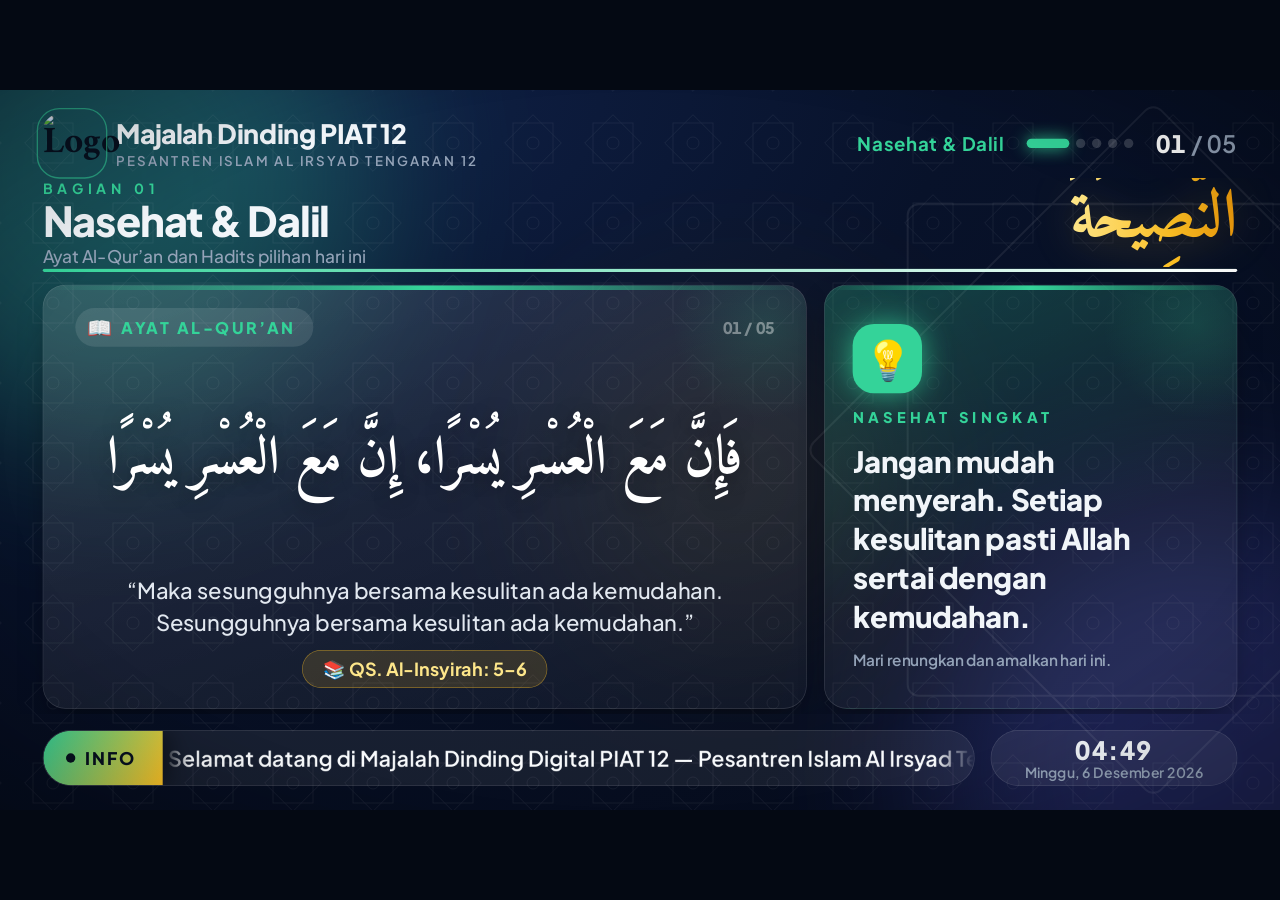
==== index.html @ 3abc9005 "change directory name" ====
<!doctype html>
<html lang="id">
  <head>
    <meta charset="UTF-8" />
    <meta name="viewport" content="width=device-width, initial-scale=1" />
    <title>Majalah Dinding PIAT 12</title>
    <link rel="preconnect" href="https://fonts.googleapis.com" />
    <link rel="preconnect" href="https://fonts.gstatic.com" crossorigin />
    <link
      href="https://fonts.googleapis.com/css2?family=Amiri:wght@400;700&family=Plus+Jakarta+Sans:wght@400;500;600;700;800&display=swap"
      rel="stylesheet"
    />
    <style>
      :root {
        --accent: #2dd4bf;
        --gold: #fbbf24;
        --ink: #f1f5f9;
        --mut: #94a3b8;
      }
      * {
        box-sizing: border-box;
        margin: 0;
        padding: 0;
      }
      html,
      body {
        width: 100%;
        height: 100%;
        overflow: hidden;
        background: #040913;
        cursor: none;
      }
      body {
        font-family: "Plus Jakarta Sans", "Segoe UI", system-ui, sans-serif;
        color: var(--ink);
      }

      /* ===== PANGGUNG 1920x1080 (otomatis diskalakan ke ukuran layar) ===== */
      #stage {
        position: absolute;
        left: 50%;
        top: 50%;
        width: 1920px;
        height: 1080px;
        transform: translate(-50%, -50%) scale(1);
        transform-origin: center center;
        overflow: hidden;
        background: radial-gradient(
          120% 120% at 20% 0%,
          #10224a 0%,
          #08122a 45%,
          #050b1b 100%
        );
      }

      /* ===== LATAR ===== */
      .pattern {
        position: absolute;
        inset: -100px;
        opacity: 0.07;
        background-image: url("data:image/svg+xml,%3Csvg xmlns='http://www.w3.org/2000/svg' width='120' height='120' viewBox='0 0 120 120'%3E%3Cg fill='none' stroke='white' stroke-width='1.2'%3E%3Crect x='30' y='30' width='60' height='60'/%3E%3Crect x='30' y='30' width='60' height='60' transform='rotate(45 60 60)'/%3E%3Ccircle cx='60' cy='60' r='9'/%3E%3C/g%3E%3C/svg%3E");
        animation: patternMove 60s linear infinite;
      }
      @keyframes patternMove {
        to {
          transform: translate(120px, 120px);
        }
      }
      .blob {
        position: absolute;
        width: 780px;
        height: 780px;
        border-radius: 50%;
        filter: blur(130px);
        opacity: 0.28;
        background-color: var(--accent);
        transition: background-color 1.8s ease;
      }
      .b1 {
        left: -220px;
        top: -260px;
        animation: drift1 24s ease-in-out infinite alternate;
      }
      .b2 {
        right: -260px;
        bottom: -320px;
        background: #6366f1;
        opacity: 0.25;
        animation: drift2 30s ease-in-out infinite alternate;
      }
      .b3 {
        left: 44%;
        top: 30%;
        width: 520px;
        height: 520px;
        background: #fbbf24;
        opacity: 0.07;
        animation: drift1 34s ease-in-out infinite alternate-reverse;
      }
      @keyframes drift1 {
        to {
          transform: translate(220px, 160px) scale(1.2);
        }
      }
      @keyframes drift2 {
        to {
          transform: translate(-240px, -140px) scale(1.15);
        }
      }
      .orn {
        position: absolute;
        right: -260px;
        top: 90px;
        width: 900px;
        height: 900px;
        opacity: 0.07;
        animation: spin 140s linear infinite;
      }
      .orn::before,
      .orn::after {
        content: "";
        position: absolute;
        inset: 80px;
        border: 3px solid #fff;
        border-radius: 18px;
      }
      .orn::after {
        transform: rotate(45deg);
      }
      @keyframes spin {
        to {
          transform: rotate(360deg);
        }
      }
      .floaters {
        position: absolute;
        inset: 0;
        pointer-events: none;
      }
      .floaters span {
        position: absolute;
        bottom: -200px;
        font-family: "Amiri", "Noto Naskh Arabic", serif;
        color: #fff;
        opacity: 0;
        animation: floatUp linear infinite;
      }
      @keyframes floatUp {
        0% {
          transform: translateY(0) rotate(0);
          opacity: 0;
        }
        10% {
          opacity: 0.07;
        }
        90% {
          opacity: 0.07;
        }
        100% {
          transform: translateY(-1400px) rotate(25deg);
          opacity: 0;
        }
      }
      .vignette {
        position: absolute;
        inset: 0;
        background: radial-gradient(
          90% 90% at 50% 50%,
          transparent 55%,
          rgba(0, 0, 0, 0.45) 100%
        );
        pointer-events: none;
        z-index: 6;
      }

      /* ===== ISI SECTION (iframe) ===== */
      #frame {
        position: absolute;
        left: 0;
        top: 132px;
        width: 1920px;
        height: 804px;
        border: 0;
        background: transparent;
        z-index: 3;
        opacity: 1;
        transition: opacity 0.6s ease;
      }
      #frame.out {
        opacity: 0;
      }

      /* ===== HEADER (logo kiri atas) ===== */
      header {
        position: absolute;
        top: 36px;
        left: 64px;
        right: 64px;
        height: 88px;
        display: flex;
        align-items: center;
        justify-content: space-between;
        z-index: 5;
      }
      .logo {
        display: flex;
        align-items: center;
        gap: 22px;
        animation: rise 1s cubic-bezier(0.2, 0.9, 0.25, 1) backwards;
      }
      .logo-mark {
        position: relative;
        width: 88px;
        height: 88px;
        border-radius: 26px;
        display: grid;
        place-items: center;
        background: linear-gradient(135deg, var(--accent), #fbbf24);
        transition: background 0.8s;
        font-family: "Amiri", serif;
        font-size: 56px;
        line-height: 1;
        color: #07101f;
        font-weight: 700;
        box-shadow: 0 10px 50px -8px var(--accent);
      }
      .logo-mark span {
        display: block;
        transform: translateY(-3px);
      }
      .logo-mark img {
        width: 100%;
        height: 100%;
        object-fit: contain;
        border-radius: 26px;
      }
      .logo-mark::after {
        content: "";
        position: absolute;
        inset: -9px;
        border-radius: 34px;
        border: 2px solid var(--accent);
        opacity: 0.6;
        animation: ring 2.8s ease-out infinite;
      }
      @keyframes ring {
        0% {
          transform: scale(0.92);
          opacity: 0.7;
        }
        100% {
          transform: scale(1.18);
          opacity: 0;
        }
      }
      .logo-text b {
        display: block;
        font-size: 40px;
        font-weight: 800;
        letter-spacing: -0.5px;
        line-height: 1.1;
      }
      .logo-text small {
        display: block;
        margin-top: 6px;
        font-size: 20px;
        font-weight: 600;
        letter-spacing: 0.16em;
        text-transform: uppercase;
        color: var(--mut);
      }
      .head-right {
        display: flex;
        align-items: center;
        gap: 34px;
        animation: rise 1s 0.15s cubic-bezier(0.2, 0.9, 0.25, 1) backwards;
      }
      .sec-label {
        font-size: 28px;
        font-weight: 700;
        color: var(--accent);
        letter-spacing: 0.04em;
        transition:
          color 0.8s,
          opacity 0.4s;
      }
      .dots {
        display: flex;
        gap: 10px;
        align-items: center;
      }
      .dots i {
        display: block;
        width: 14px;
        height: 14px;
        border-radius: 7px;
        background: rgba(255, 255, 255, 0.18);
        transition: all 0.6s cubic-bezier(0.2, 0.9, 0.25, 1);
      }
      .dots i.on {
        width: 64px;
        background: var(--accent);
        box-shadow: 0 0 24px var(--accent);
      }
      .counter {
        font-size: 36px;
        font-weight: 800;
        font-variant-numeric: tabular-nums;
        color: #fff;
        letter-spacing: 0.02em;
      }
      .counter em {
        font-style: normal;
        color: var(--mut);
        font-weight: 600;
      }
      @keyframes rise {
        from {
          opacity: 0;
          transform: translateY(40px);
        }
        to {
          opacity: 1;
          transform: none;
        }
      }

      /* ===== FOOTER: RUNNING TEXT (kiri bawah) + JAM ===== */
      footer {
        position: absolute;
        left: 64px;
        right: 64px;
        bottom: 36px;
        height: 84px;
        display: flex;
        gap: 24px;
        z-index: 5;
        animation: rise 1s 0.3s cubic-bezier(0.2, 0.9, 0.25, 1) backwards;
      }
      .ticker {
        flex: 1;
        min-width: 0;
        display: flex;
        align-items: center;
        height: 84px;
        border-radius: 42px;
        background: rgba(255, 255, 255, 0.07);
        border: 1.5px solid rgba(255, 255, 255, 0.13);
        overflow: hidden;
      }
      .tk-label {
        flex: none;
        height: 100%;
        display: flex;
        align-items: center;
        gap: 14px;
        padding: 0 38px 0 34px;
        font-size: 26px;
        font-weight: 800;
        letter-spacing: 0.14em;
        color: #07101f;
        background: linear-gradient(120deg, var(--accent), #fbbf24);
        transition: background 0.8s;
        position: relative;
        z-index: 2;
        border-radius: 42px 0 0 42px;
        box-shadow: 12px 0 30px rgba(0, 0, 0, 0.35);
      }
      .tk-label i {
        width: 14px;
        height: 14px;
        border-radius: 50%;
        background: #07101f;
        animation: blink 1.2s ease-in-out infinite;
      }
      @keyframes blink {
        50% {
          opacity: 0.2;
          transform: scale(0.7);
        }
      }
      .tk-view {
        flex: 1;
        min-width: 0;
        overflow: hidden;
        height: 100%;
        -webkit-mask-image: linear-gradient(
          90deg,
          transparent 0,
          #000 40px,
          #000 calc(100% - 60px),
          transparent 100%
        );
        mask-image: linear-gradient(
          90deg,
          transparent 0,
          #000 40px,
          #000 calc(100% - 60px),
          transparent 100%
        );
      }
      .tk-track {
        display: inline-flex;
        align-items: center;
        height: 100%;
        white-space: nowrap;
        width: max-content;
        font-size: 32px;
        font-weight: 600;
        color: #f8fafc;
        animation: marquee 60s linear infinite;
        will-change: transform;
      }
      @keyframes marquee {
        from {
          transform: translateX(0);
        }
        to {
          transform: translateX(-50%);
        }
      }
      .tk-item {
        padding: 0 8px;
      }
      .sep {
        color: var(--gold);
        margin: 0 34px;
        font-size: 26px;
      }
      .tk-item .a {
        font-family: "Amiri", "Noto Naskh Arabic", serif;
        font-size: 42px;
        color: var(--gold);
        font-weight: 700;
        unicode-bidi: isolate;
        padding: 0 6px;
      }
      .clock {
        flex: none;
        width: 370px;
        height: 84px;
        border-radius: 42px;
        background: rgba(255, 255, 255, 0.07);
        border: 1.5px solid rgba(255, 255, 255, 0.13);
        display: flex;
        flex-direction: column;
        align-items: center;
        justify-content: center;
        line-height: 1.15;
      }
      .clock b {
        font-size: 38px;
        font-weight: 800;
        font-variant-numeric: tabular-nums;
        letter-spacing: 0.04em;
      }
      .clock b em {
        font-style: normal;
        animation: blink 1s step-end infinite;
      }
      .clock small {
        font-size: 21px;
        color: var(--mut);
        font-weight: 600;
      }
    </style>
  </head>
  <body>
    <div id="stage">
      <div class="blob b1"></div>
      <div class="blob b2"></div>
      <div class="blob b3"></div>
      <div class="pattern"></div>
      <div class="orn"></div>
      <div class="floaters" id="floaters"></div>

      <iframe
        id="frame"
        class="out"
        title="Isi section"
        scrolling="no"
        allowtransparency="true"
      ></iframe>
      <div class="vignette"></div>

      <header>
        <div class="logo">
          <div class="logo-mark" id="logoMark"><span id="logoTeks"></span></div>
          <div class="logo-text">
            <b id="logoName"></b><small id="logoSub"></small>
          </div>
        </div>
        <div class="head-right">
          <div class="sec-label" id="secLabel"></div>
          <div class="dots" id="dots"></div>
          <div class="counter" id="counter"></div>
        </div>
      </header>

      <footer>
        <div class="ticker">
          <div class="tk-label"><i></i>INFO</div>
          <div class="tk-view"><div class="tk-track" id="track"></div></div>
        </div>
        <div class="clock"><b id="time"></b><small id="date"></small></div>
      </footer>
    </div>

    <script src="pengaturan.js"></script>
    <script>
      const S = window.PENGATURAN || {};
      const BAGIAN = S.BAGIAN || [];
      const $ = (id) => document.getElementById(id);
      const pad = (n) => String(n).padStart(2, "0");
      const stage = $("stage"),
        frame = $("frame");
      const mulaiMs = Date.now();
      let cur = -1,
        maksT = null,
        swapT = null;

      /* Skala layar */
      function resize() {
        const s = Math.min(innerWidth / 1920, innerHeight / 1080);
        stage.style.transform = `translate(-50%,-50%) scale(${s})`;
      }
      addEventListener("resize", resize);
      resize();

      /* Logo */
      $("logoName").textContent = S.NAMA_PROYEK || "";
      $("logoSub").textContent = S.SUB_NAMA || "";
      $("logoTeks").textContent = S.LOGO_TEKS || "";
      if (S.LOGO_GAMBAR) {
        const m = $("logoMark");
        m.style.background = "transparent";
        m.style.boxShadow = "none";
        m.innerHTML = '<img alt="Logo" src="' + S.LOGO_GAMBAR + '">';
      }
      document.title = S.NAMA_PROYEK || document.title;

      /* Huruf Arab melayang di latar */
      (function () {
        const letters = "ابتثجحخدذرزسشصضطظعغفقكلمنهوي".split("");
        const box = $("floaters");
        for (let i = 0; i < 22; i++) {
          const s = document.createElement("span");
          s.textContent = letters[Math.floor(Math.random() * letters.length)];
          s.style.left = Math.random() * 100 + "%";
          s.style.fontSize = 70 + Math.random() * 110 + "px";
          s.style.animationDuration = 28 + Math.random() * 30 + "s";
          s.style.animationDelay = -Math.random() * 50 + "s";
          box.appendChild(s);
        }
      })();

      /* Titik navigasi */
      const dots = $("dots");
      BAGIAN.forEach(() => dots.appendChild(document.createElement("i")));

      function setWarna(w) {
        if (w) stage.style.setProperty("--accent", w);
      }

      /* Tampilkan section ke-i */
      function bukaBagian(i) {
        const n = BAGIAN.length;
        if (!n) return;
        clearTimeout(maksT);
        cur = (i + n) % n;
        const b = BAGIAN[cur];
        setWarna(b.warna);
        $("secLabel").textContent = b.label || "";
        [...dots.children].forEach((d, k) =>
          d.classList.toggle("on", k === cur),
        );
        $("counter").innerHTML = pad(cur + 1) + " <em>/ " + pad(n) + "</em>";
        frame.onload = () => {
          frame.classList.remove("out");
          maksT = setTimeout(() => goto(cur + 1), (b.maks || 180) * 1000); // pengaman bila section macet
        };
        frame.src = "bagian/" + b.file + "?t=" + Date.now(); // ?t= agar isi terbaru selalu terbaca
      }

      function goto(i) {
        clearTimeout(maksT);
        clearTimeout(swapT);
        const n = BAGIAN.length;
        /* Putaran penuh selesai -> muat ulang halaman bila sudah cukup lama */
        if (
          cur >= 0 &&
          i >= n &&
          S.MUAT_ULANG_MENIT &&
          Date.now() - mulaiMs > S.MUAT_ULANG_MENIT * 60000
        ) {
          frame.classList.add("out");
          setTimeout(() => location.reload(), 700);
          return;
        }
        if (cur < 0) {
          bukaBagian(i);
          return;
        }
        frame.classList.add("out");
        swapT = setTimeout(() => bukaBagian(i), 700);
      }

      /* Pesan dari section */
      addEventListener("message", (e) => {
        const d = e.data;
        if (!d || !d.mading || e.source !== frame.contentWindow) return;
        if (d.type === "siap") setWarna(d.warna);
        else if (d.type === "selesai") goto(cur + 1);
        else if (d.type === "tombol") tombol(d.key);
        else if (d.type === "klik") toggleFS();
      });

      /* Running text (kiri bawah) */
      function buildTicker() {
        const track = $("track");
        const items = S.RUNNING_TEXT || [];
        const one =
          items
            .map((t) => `<span class="tk-item">${t}</span>`)
            .join('<span class="sep">✦</span>') + '<span class="sep">✦</span>';
        track.innerHTML = one + one;
        const half = track.scrollWidth / 2;
        track.style.animationDuration =
          half / (S.KECEPATAN_RUNNING_TEXT || 120) + "s";
      }
      buildTicker();

      /* Jam & tanggal */
      function tick() {
        const d = new Date();
        $("time").innerHTML =
          pad(d.getHours()) + "<em>:</em>" + pad(d.getMinutes());
        $("date").textContent = d.toLocaleDateString("id-ID", {
          weekday: "long",
          day: "numeric",
          month: "long",
          year: "numeric",
        });
      }
      tick();
      setInterval(tick, 1000);

      /* Kontrol: panah kiri/kanan = ganti section, Enter/klik = layar penuh */
      function tombol(k) {
        if (k === "ArrowRight") goto(cur + 1);
        else if (k === "ArrowLeft") goto(cur - 1);
        else if (k === "Enter") toggleFS();
      }
      addEventListener("keydown", (e) => tombol(e.key));
      addEventListener("click", toggleFS);
      function toggleFS() {
        if (!document.fullscreenElement)
          document.documentElement.requestFullscreen &&
            document.documentElement.requestFullscreen();
        else document.exitFullscreen && document.exitFullscreen();
      }

      goto(0);
      if (document.fonts && document.fonts.ready) {
        document.fonts.ready.then(buildTicker);
      }
    </script>
  </body>
</html>
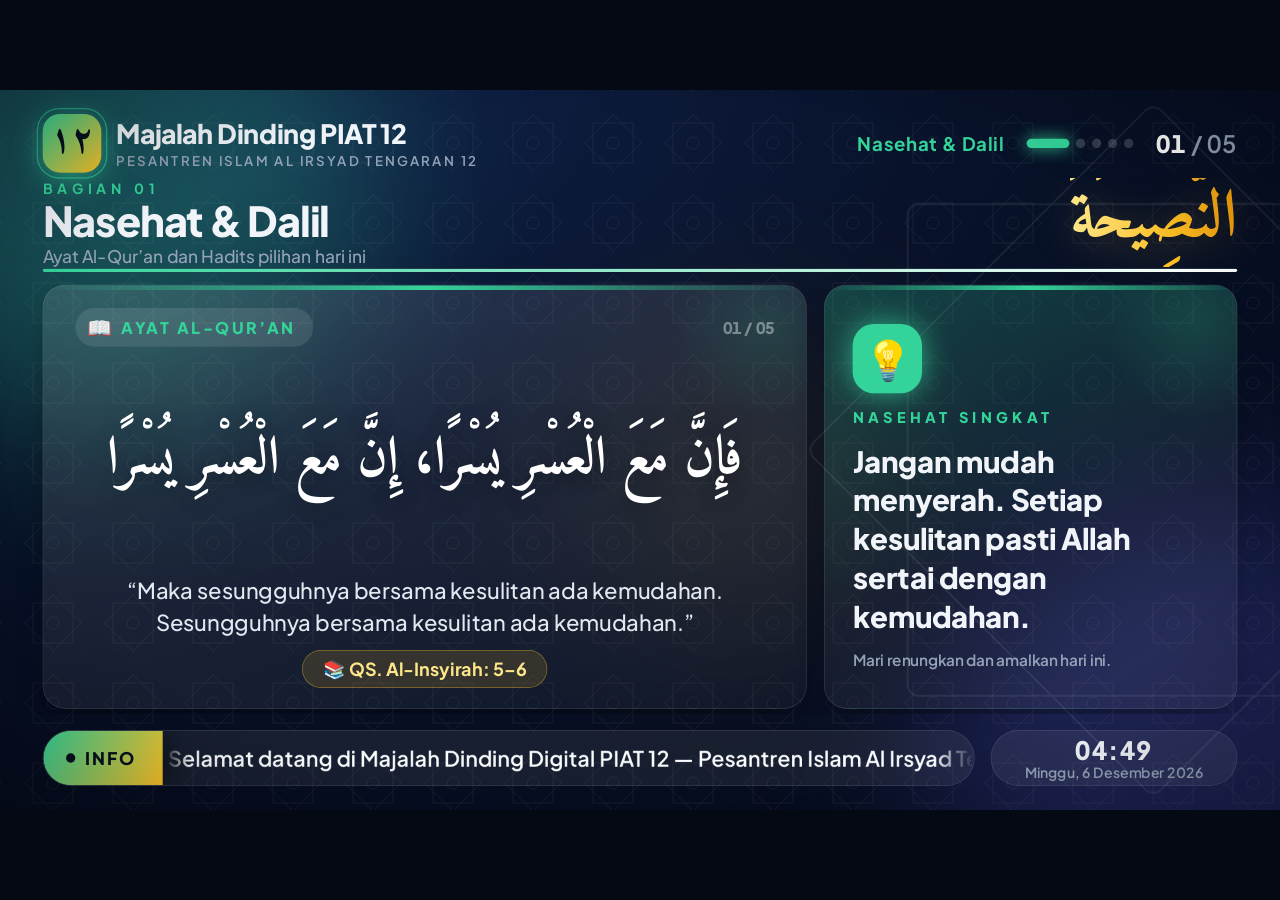
==== commit f932035e: "update" ====
--- a/index.html
+++ b/index.html
@@ -612,7 +612,6 @@
         if (d.type === "siap") setWarna(d.warna);
         else if (d.type === "selesai") goto(cur + 1);
         else if (d.type === "tombol") tombol(d.key);
-        else if (d.type === "klik") toggleFS();
       });
 
       /* Running text (kiri bawah) */
@@ -645,14 +644,13 @@
       tick();
       setInterval(tick, 1000);
 
-      /* Kontrol: panah kiri/kanan = ganti section, Enter/klik = layar penuh */
+      /* Kontrol: panah kiri/kanan = ganti section, F atau Enter = layar penuh (klik mouse TIDAK memicu apa pun) */
       function tombol(k) {
         if (k === "ArrowRight") goto(cur + 1);
         else if (k === "ArrowLeft") goto(cur - 1);
-        else if (k === "Enter") toggleFS();
+        else if (k === "Enter" || k === "f" || k === "F") toggleFS();
       }
       addEventListener("keydown", (e) => tombol(e.key));
-      addEventListener("click", toggleFS);
       function toggleFS() {
         if (!document.fullscreenElement)
           document.documentElement.requestFullscreen &&
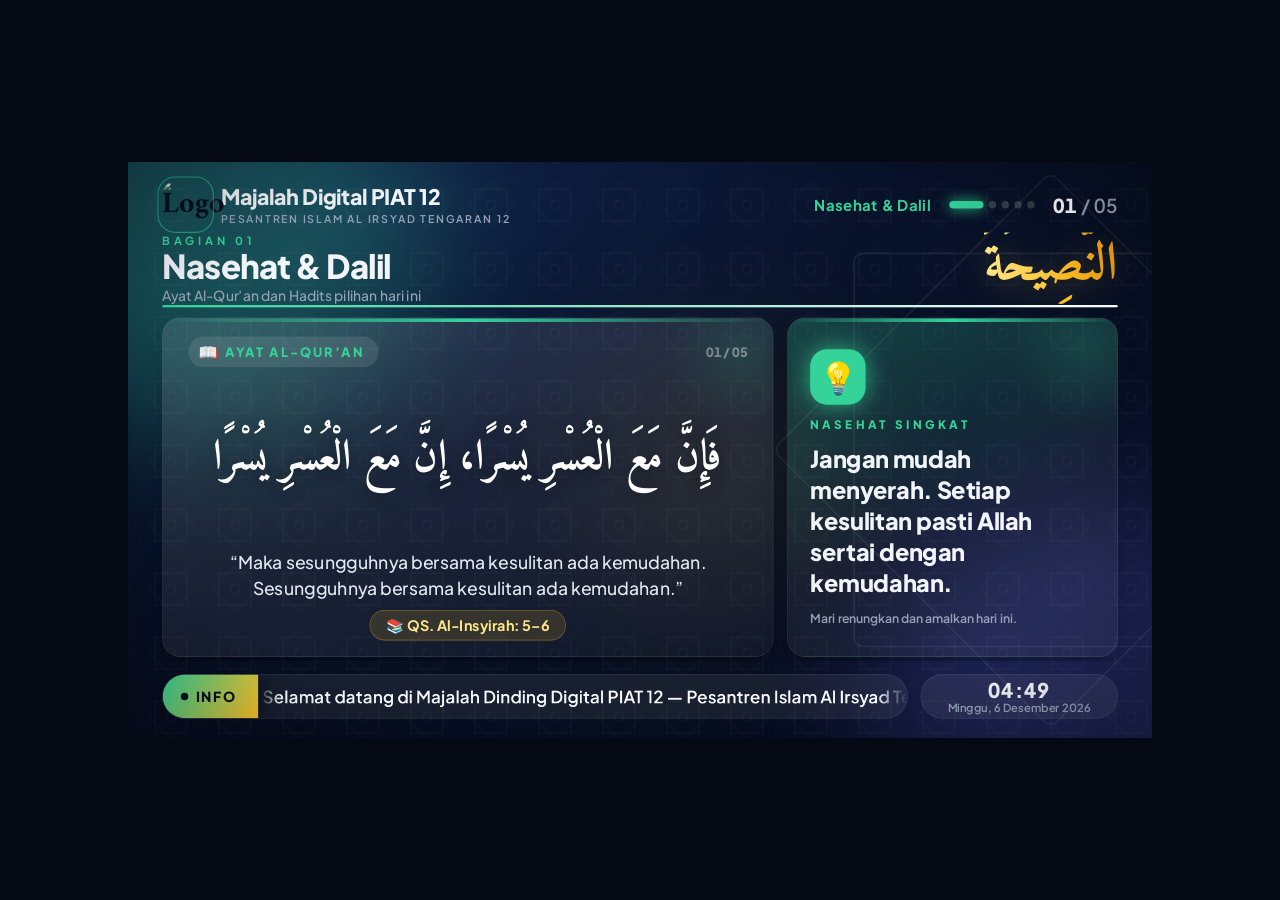
==== commit 02a3acb6: "update ukuran" ====
--- a/index.html
+++ b/index.html
@@ -521,7 +521,9 @@
 
       /* Skala layar */
       function resize() {
-        const s = Math.min(innerWidth / 1920, innerHeight / 1080);
+        const w = document.documentElement.clientWidth || innerWidth;
+        const h = document.documentElement.clientHeight || innerHeight;
+        const s = Math.min(w / 1920, h / 1080) * (S.SKALA || 1);
         stage.style.transform = `translate(-50%,-50%) scale(${s})`;
       }
       addEventListener("resize", resize);
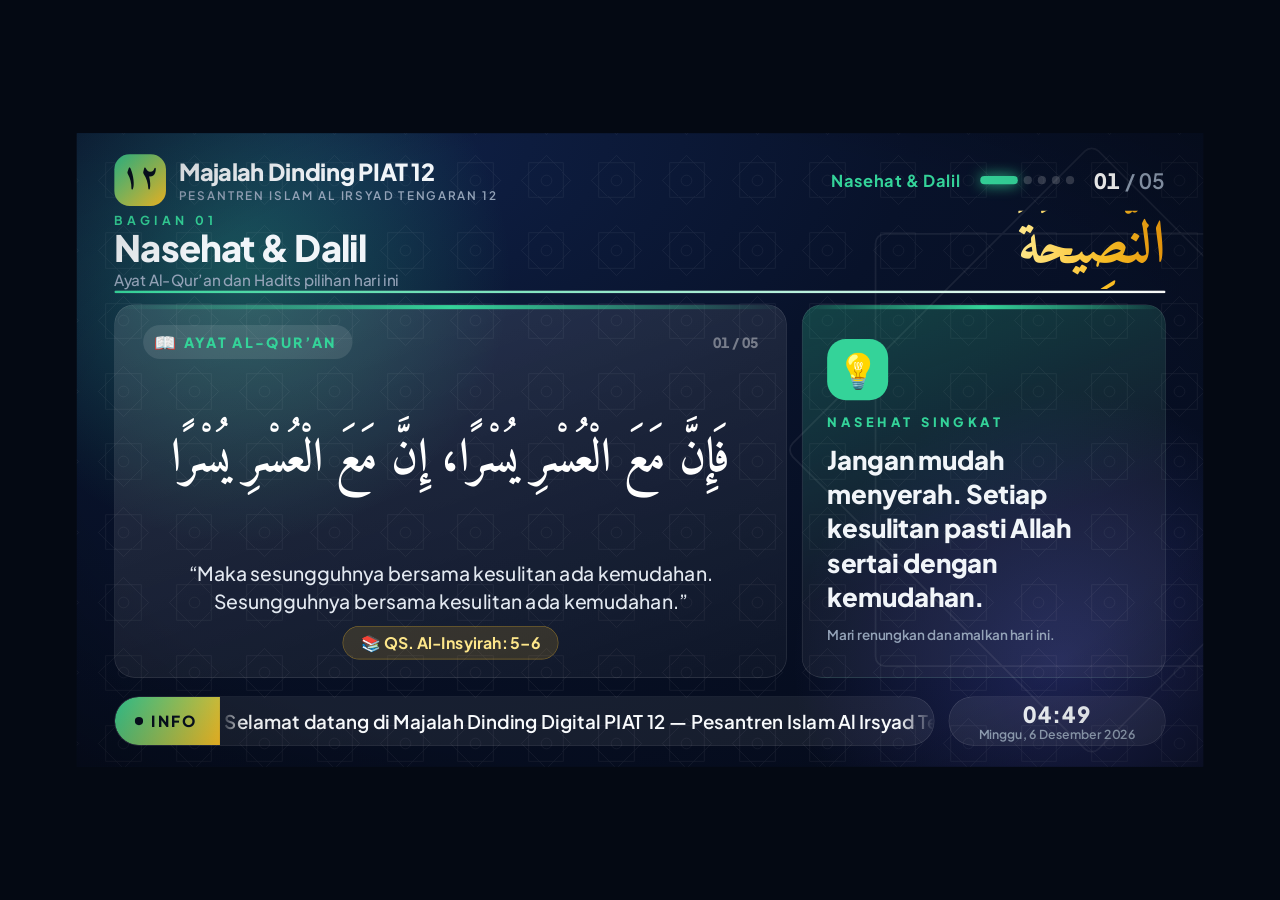
==== commit 6aaf440e: "Update kelancaran" ====
--- a/index.html
+++ b/index.html
@@ -171,6 +171,46 @@
         );
         pointer-events: none;
         z-index: 6;
+      }
+
+      /* ===== MODE RINGAN (untuk smart TV): matikan efek berat ===== */
+      .ringan .blob {
+        filter: none;
+        animation: none;
+        transition: none;
+        width: 1000px;
+        height: 1000px;
+        opacity: 0.3;
+        background: radial-gradient(circle, var(--accent), transparent 65%);
+      }
+      .ringan .b2 {
+        background: radial-gradient(circle, #6366f1, transparent 65%);
+        opacity: 0.26;
+      }
+      .ringan .b3 {
+        display: none;
+      }
+      .ringan .pattern,
+      .ringan .orn {
+        animation: none;
+      }
+      .ringan .floaters {
+        display: none;
+      }
+      .ringan .logo-mark {
+        box-shadow: none;
+      }
+      .ringan .logo-mark::after {
+        display: none;
+      }
+      .ringan .tk-label {
+        box-shadow: none;
+      }
+      .ringan .tk-label i {
+        animation: none;
+      }
+      .ringan .tk-track {
+        will-change: auto;
       }
 
       /* ===== ISI SECTION (iframe) ===== */
@@ -519,6 +559,8 @@
         maksT = null,
         swapT = null;
 
+      if (S.MODE_RINGAN) document.documentElement.classList.add("ringan");
+
       /* Skala layar */
       function resize() {
         const w = document.documentElement.clientWidth || innerWidth;
@@ -581,7 +623,12 @@
           frame.classList.remove("out");
           maksT = setTimeout(() => goto(cur + 1), (b.maks || 180) * 1000); // pengaman bila section macet
         };
-        frame.src = "bagian/" + b.file + "?t=" + Date.now(); // ?t= agar isi terbaru selalu terbaca
+        frame.src =
+          "bagian/" +
+          b.file +
+          "?t=" +
+          Date.now() +
+          (S.MODE_RINGAN ? "&ringan=1" : ""); // ?t= agar isi terbaru selalu terbaca
       }
 
       function goto(i) {
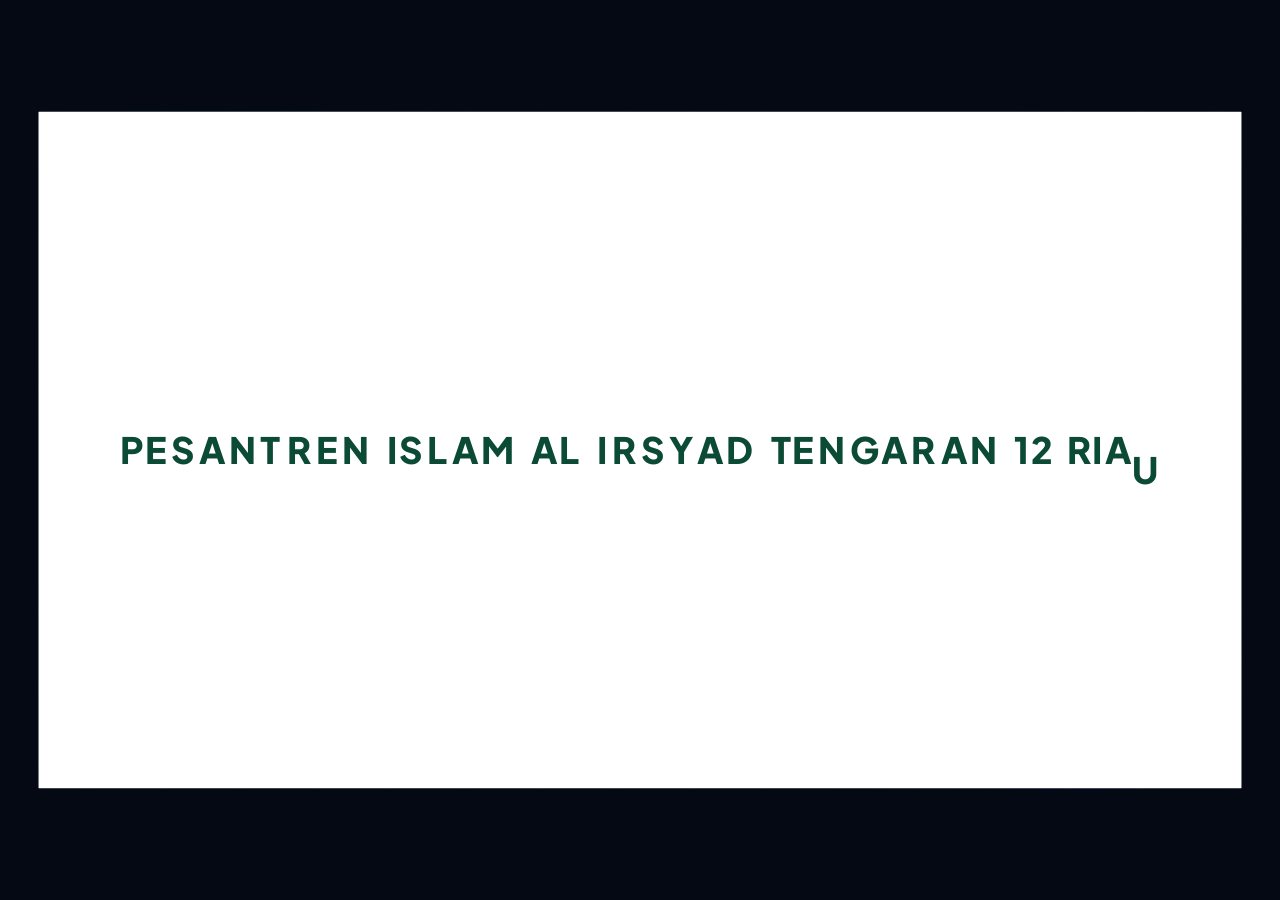
==== commit f47b0b49: "Update intro" ====
--- a/index.html
+++ b/index.html
@@ -228,6 +228,22 @@
       }
       #frame.out {
         opacity: 0;
+      }
+
+      /* section layar penuh (intro): sembunyikan header, footer, vignette */
+      header,
+      footer,
+      .vignette {
+        transition: opacity 0.5s;
+      }
+      #stage.penuh header,
+      #stage.penuh footer,
+      #stage.penuh .vignette {
+        opacity: 0;
+      }
+      #stage.penuh #frame {
+        top: 0;
+        height: 1080px;
       }
 
       /* ===== HEADER (logo kiri atas) ===== */
@@ -600,7 +616,8 @@
 
       /* Titik navigasi */
       const dots = $("dots");
-      BAGIAN.forEach(() => dots.appendChild(document.createElement("i")));
+      const TAMPAK = BAGIAN.filter((b) => !b.penuh); // intro tidak dihitung di titik & nomor
+      TAMPAK.forEach(() => dots.appendChild(document.createElement("i")));
 
       function setWarna(w) {
         if (w) stage.style.setProperty("--accent", w);
@@ -614,11 +631,16 @@
         cur = (i + n) % n;
         const b = BAGIAN[cur];
         setWarna(b.warna);
-        $("secLabel").textContent = b.label || "";
-        [...dots.children].forEach((d, k) =>
-          d.classList.toggle("on", k === cur),
-        );
-        $("counter").innerHTML = pad(cur + 1) + " <em>/ " + pad(n) + "</em>";
+        stage.classList.toggle("penuh", !!b.penuh);
+        const k = TAMPAK.indexOf(b);
+        if (k >= 0) {
+          $("secLabel").textContent = b.label || "";
+          [...dots.children].forEach((d, j) =>
+            d.classList.toggle("on", j === k),
+          );
+          $("counter").innerHTML =
+            pad(k + 1) + " <em>/ " + pad(TAMPAK.length) + "</em>";
+        }
         frame.onload = () => {
           frame.classList.remove("out");
           maksT = setTimeout(() => goto(cur + 1), (b.maks || 180) * 1000); // pengaman bila section macet
